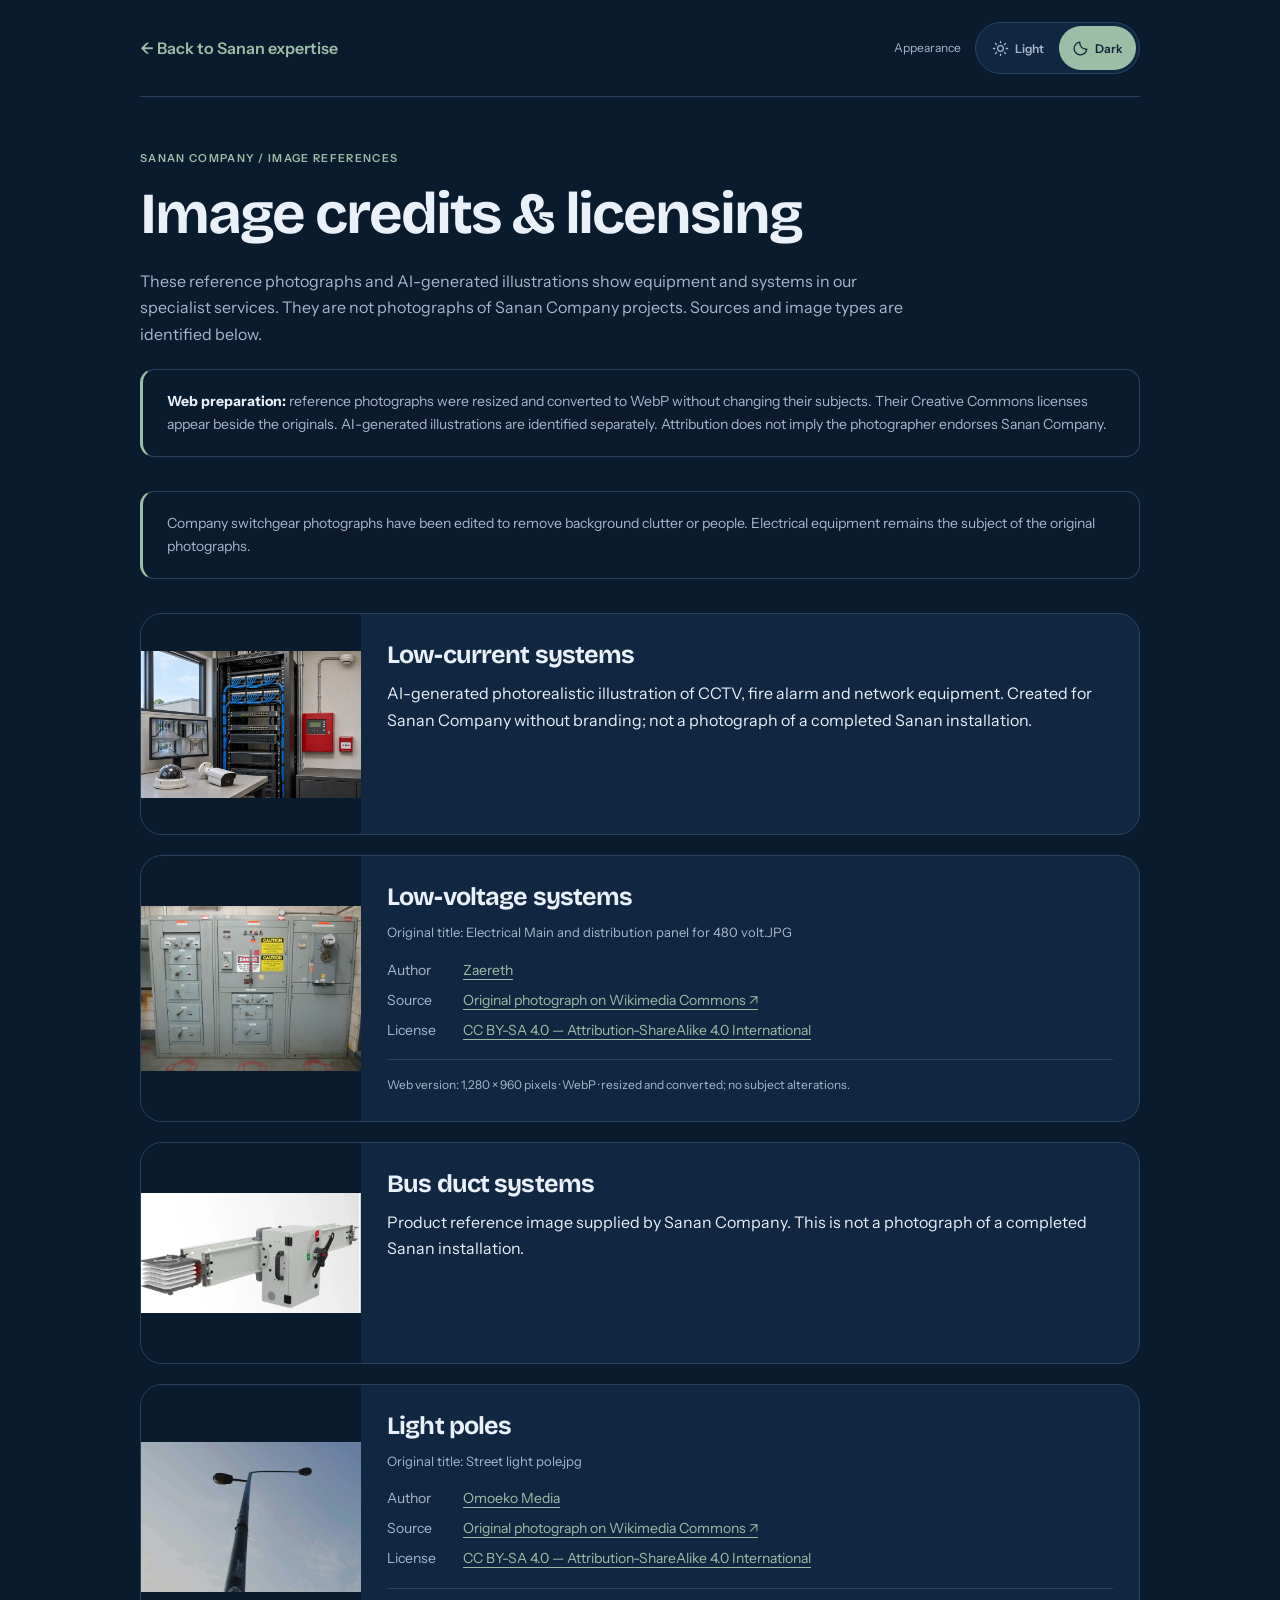
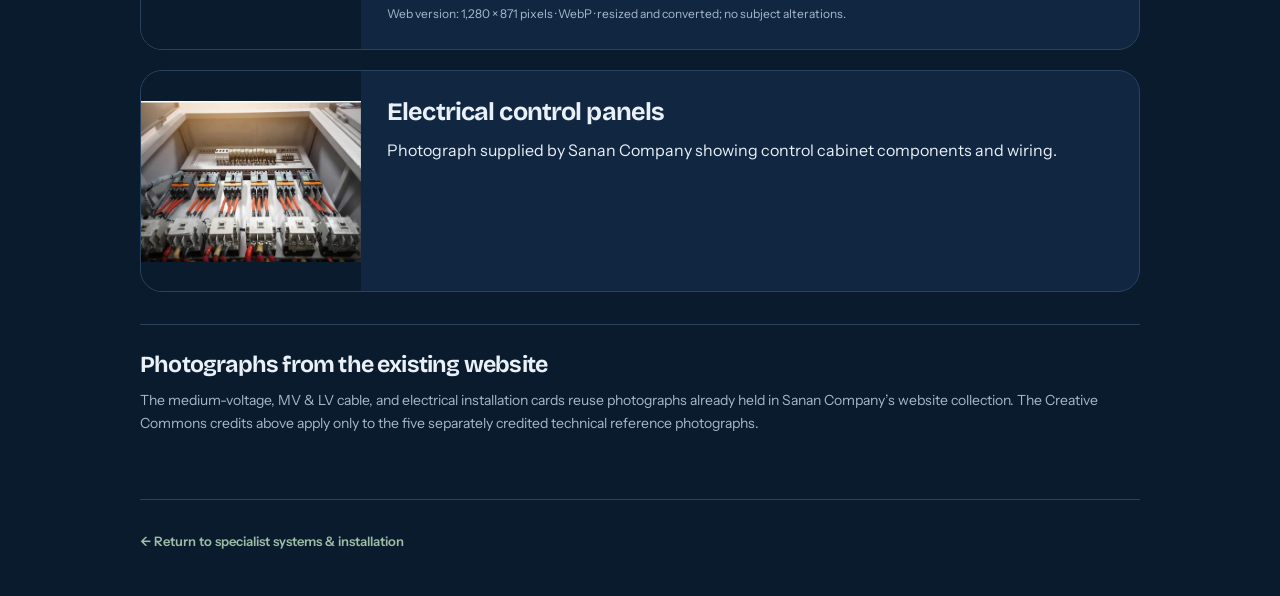
==== expertise-image-credits.html @ 4ef768e4 "Use supplied cabinet photograph in Electrical control panels section" ====
<!doctype html>
<html lang="en" data-theme="dark">
<head>
  <meta charset="utf-8">
  <meta name="viewport" content="width=device-width, initial-scale=1">
  <meta name="theme-color" content="#0b1b2e">
  <meta name="description" content="Photograph credits, sources and licenses for Sanan Company's specialist electrical services.">
  <title>Expertise image credits — Sanan Company</title>
  <script src="./theme.js?v=6"></script>
  <link rel="stylesheet" href="./portfolio-fonts.css">
  <style>
    :root { --bg:#f3f5f2; --surface:#fff; --ink:#0f2740; --muted:#55677b; --line:#d3ddd6; --accent:#2e684e; --on-accent:#fff; --focus:#315c77; color-scheme:light; }
    html[data-theme="dark"] { --bg:#0b1b2e; --surface:#112741; --ink:#eaf0f7; --muted:#a7b8cc; --line:#29435e; --accent:#9cbea6; --on-accent:#10243b; --focus:#93b4c5; color-scheme:dark; }
    .credits-page, .credits-page * { box-sizing:border-box; }
    .credits-page { margin:0; background:var(--bg); color:var(--ink); font:16px/1.65 'Instrument Sans',Arial,sans-serif; }
    .credits-page a { color:var(--accent); text-underline-offset:4px; text-decoration-thickness:1px; overflow-wrap:anywhere; }
    .credits-page a:hover { text-decoration-thickness:2px; }
    .credits-page :focus-visible { outline:3px solid var(--focus); outline-offset:5px; }
    .credits-page .page-shell { width:min(100% - 40px,1000px); margin-inline:auto; }
    .credits-page .credits-header { display:flex; align-items:center; justify-content:space-between; flex-wrap:wrap; gap:16px 28px; padding-block:22px; border-bottom:1px solid var(--line); }
    .credits-page .return-link { display:inline-flex; align-items:center; min-height:44px; font-weight:600; text-decoration:none; }
    .credits-page .theme-control { display:flex; align-items:center; gap:14px; }
    .credits-page .theme-control-heading { color:var(--muted); font-size:12px; }
    .credits-page .theme-choices { display:flex; gap:2px; padding:3px; border:1px solid var(--line); border-radius:999px; background:var(--surface); }
    .credits-page .theme-choice { display:flex; align-items:center; justify-content:center; gap:6px; min-height:44px; padding:8px 13px; border:0; border-radius:999px; background:transparent; color:var(--muted); font:600 12px 'Instrument Sans',Arial,sans-serif; cursor:pointer; }
    .credits-page .theme-choice[aria-pressed="true"] { color:var(--on-accent); background:var(--accent); }
    .credits-page main { padding-block:52px 64px; }
    .credits-page .eyebrow { margin:0 0 16px; color:var(--accent); font-size:11px; font-weight:600; letter-spacing:.12em; }
    .credits-page h1, .credits-page h2 { font-family:'Bricolage Grotesque',Arial,sans-serif; font-weight:700; letter-spacing:-.035em; text-wrap:balance; }
    .credits-page h1 { margin:0 0 22px; font-size:clamp(36px,6vw,58px); line-height:1.08; }
    .credits-page h2 { margin:0 0 10px; font-size:25px; line-height:1.2; }
    .credits-page p { margin:0; }
    .credits-page .intro { max-width:780px; color:var(--muted); }
    .credits-page .change-note { margin-block:22px 34px; padding:20px 24px; border:1px solid var(--line); border-left:3px solid var(--accent); border-radius:14px; color:var(--muted); font-size:14px; }
    .credits-page .change-note strong { color:var(--ink); }
    .credits-page .credit-list { display:grid; gap:20px; }
    .credits-page .credit-card { display:grid; grid-template-columns:220px minmax(0,1fr); overflow:hidden; border:1px solid var(--line); border-radius:22px; background:var(--surface); }
    .credits-page .credit-card > a { display:block; background:var(--bg); }
    .credits-page .credit-card img { display:block; width:100%; height:100%; min-height:220px; object-fit:contain; }
    .credits-page .credit-body { min-width:0; padding:26px; }
    .credits-page .original-title { margin-bottom:15px; color:var(--muted); font-size:13px; overflow-wrap:anywhere; }
    .credits-page cite { font-style:normal; }
    .credits-page dl { margin:0; font-size:14px; }
    .credits-page dl > div { display:grid; grid-template-columns:64px minmax(0,1fr); gap:12px; margin-top:7px; }
    .credits-page dt { color:var(--muted); }
    .credits-page dd { margin:0; min-width:0; }
    .credits-page .web-version { margin-top:17px; padding-top:15px; border-top:1px solid var(--line); color:var(--muted); font-size:12px; }
    .credits-page .collection-note { margin-top:32px; padding-top:26px; border-top:1px solid var(--line); color:var(--muted); font-size:14px; }
    .credits-page .collection-note h2 { color:var(--ink); font-size:23px; }
    .credits-page footer { border-top:1px solid var(--line); padding-block:20px 32px; color:var(--muted); font-size:13px; }
    @media (max-width:600px) {
      .credits-page .page-shell { width:calc(100% - 32px); }
      .credits-page .credits-header { gap:10px; padding-block:15px; }
      .credits-page .theme-control { width:100%; justify-content:space-between; }
      .credits-page main { padding-block:36px 44px; }
      .credits-page .credit-card { grid-template-columns:1fr; }
      .credits-page .credit-card img { height:220px; min-height:0; }
      .credits-page .credit-body { padding:22px; }
      .credits-page .change-note { padding:18px; }
    }
  </style>
</head>
<body class="credits-page">
  <header class="credits-header page-shell">
    <a class="return-link" href="./#expertise-systems">← Back to Sanan expertise</a>
  </header>
  <main class="page-shell">
    <p class="eyebrow">SANAN COMPANY / IMAGE REFERENCES</p>
    <h1>Image credits &amp; licensing</h1>
    <p class="intro">These reference photographs and AI-generated illustrations show equipment and systems in our specialist services. They are not photographs of Sanan Company projects. Sources and image types are identified below.</p>
    <p class="change-note"><strong>Web preparation:</strong> reference photographs were resized and converted to WebP without changing their subjects. Their Creative Commons licenses appear beside the originals. AI-generated illustrations are identified separately. Attribution does not imply the photographer endorses Sanan Company.</p>

    <p class="change-note">Company switchgear photographs have been edited to remove background clutter or people. Electrical equipment remains the subject of the original photographs.</p>
    <div class="credit-list">
      <article class="credit-card" aria-labelledby="credit-low-current">
        <a href="./expertise-low-current-v2.webp" aria-label="View the low-current systems illustration"><img src="./expertise-low-current-v2.webp" alt="CCTV, fire alarm and network systems" width="1536" height="1024" loading="lazy"></a>
        <div class="credit-body">
          <h2 id="credit-low-current">Low-current systems</h2>
          <p>AI-generated photorealistic illustration of CCTV, fire alarm and network equipment. Created for Sanan Company without branding; not a photograph of a completed Sanan installation.</p>
        </div>
      </article>

      <article class="credit-card" aria-labelledby="credit-lv">
        <a href="./expertise-lv.webp" aria-label="View the low-voltage distribution panel reference photograph"><img src="./expertise-lv.webp" alt="Enclosed low-voltage main and distribution panels" width="1280" height="960" loading="lazy"></a>
        <div class="credit-body">
          <h2 id="credit-lv">Low-voltage systems</h2>
          <p class="original-title">Original title: <cite>Electrical Main and distribution panel for 480 volt.JPG</cite></p>
          <dl>
            <div><dt>Author</dt><dd><a href="https://commons.wikimedia.org/wiki/User:Zaereth" target="_blank" rel="noopener noreferrer">Zaereth</a></dd></div>
            <div><dt>Source</dt><dd><a href="https://commons.wikimedia.org/wiki/File:Electrical_Main_and_distribution_panel_for_480_volt.JPG" target="_blank" rel="noopener noreferrer">Original photograph on Wikimedia Commons ↗</a></dd></div>
            <div><dt>License</dt><dd><a href="https://creativecommons.org/licenses/by-sa/4.0/" target="_blank" rel="noopener noreferrer">CC BY-SA 4.0 — Attribution-ShareAlike 4.0 International</a></dd></div>
          </dl>
          <p class="web-version">Web version: 1,280 × 960 pixels · WebP · resized and converted; no subject alterations.</p>
        </div>
      </article>

      <article class="credit-card" aria-labelledby="credit-bus-duct">
        <a href="./expertise-bus-duct-v3.webp" aria-label="View the supplied busduct image"><img src="./expertise-bus-duct-v3.webp" alt="Busduct with tap-off switch unit" width="418" height="227" loading="lazy"></a>
        <div class="credit-body"><h2 id="credit-bus-duct">Bus duct systems</h2><p>Product reference image supplied by Sanan Company. This is not a photograph of a completed Sanan installation.</p></div>
      </article>

      <article class="credit-card" aria-labelledby="credit-light-poles">
        <a href="./expertise-light-poles.webp" aria-label="View the street-lighting pole reference photograph"><img src="./expertise-light-poles.webp" alt="Twin-arm street-lighting pole with two luminaires" width="1280" height="871" loading="lazy"></a>
        <div class="credit-body">
          <h2 id="credit-light-poles">Light poles</h2>
          <p class="original-title">Original title: <cite>Street light pole.jpg</cite></p>
          <dl>
            <div><dt>Author</dt><dd><a href="https://commons.wikimedia.org/wiki/User:Omoeko_Media" target="_blank" rel="noopener noreferrer">Omoeko Media</a></dd></div>
            <div><dt>Source</dt><dd><a href="https://commons.wikimedia.org/wiki/File:Street_light_pole.jpg" target="_blank" rel="noopener noreferrer">Original photograph on Wikimedia Commons ↗</a></dd></div>
            <div><dt>License</dt><dd><a href="https://creativecommons.org/licenses/by-sa/4.0/" target="_blank" rel="noopener noreferrer">CC BY-SA 4.0 — Attribution-ShareAlike 4.0 International</a></dd></div>
          </dl>
          <p class="web-version">Web version: 1,280 × 871 pixels · WebP · resized and converted; no subject alterations.</p>
        </div>
      </article>

      <article class="credit-card" aria-labelledby="credit-control-panels">
        <a href="./expertise-control-panels.webp" aria-label="View the supplied control panel photograph"><img src="./expertise-control-panels.webp" alt="Control cabinet contactors and wiring" width="481" height="353" loading="lazy"></a>
        <div class="credit-body"><h2 id="credit-control-panels">Electrical control panels</h2><p>Photograph supplied by Sanan Company showing control cabinet components and wiring.</p></div>
      </article>
    </div>

    <section class="collection-note" aria-labelledby="existing-photographs">
      <h2 id="existing-photographs">Photographs from the existing website</h2>
      <p>The medium-voltage, MV &amp; LV cable, and electrical installation cards reuse photographs already held in Sanan Company’s website collection. The Creative Commons credits above apply only to the five separately credited technical reference photographs.</p>
    </section>
  </main>
  <footer class="page-shell"><a class="return-link" href="./#expertise-systems">← Return to specialist systems &amp; installation</a></footer>
</body>
</html>
---- portfolio-fonts.css ----
@font-face {
  font-family: 'Bricolage Grotesque';
  font-style: normal;
  font-weight: 500;
  font-stretch: normal;
  font-display: swap;
  src: url(./portfolio-font-0.ttf) format('truetype');
}
@font-face {
  font-family: 'Bricolage Grotesque';
  font-style: normal;
  font-weight: 600;
  font-stretch: normal;
  font-display: swap;
  src: url(./portfolio-font-1.ttf) format('truetype');
}
@font-face {
  font-family: 'Bricolage Grotesque';
  font-style: normal;
  font-weight: 700;
  font-stretch: normal;
  font-display: swap;
  src: url(./portfolio-font-2.ttf) format('truetype');
}
@font-face {
  font-family: 'Bricolage Grotesque';
  font-style: normal;
  font-weight: 800;
  font-stretch: normal;
  font-display: swap;
  src: url(./portfolio-font-3.ttf) format('truetype');
}
@font-face {
  font-family: 'Instrument Sans';
  font-style: normal;
  font-weight: 400;
  font-stretch: normal;
  font-display: swap;
  src: url(./portfolio-font-4.ttf) format('truetype');
}
@font-face {
  font-family: 'Instrument Sans';
  font-style: normal;
  font-weight: 500;
  font-stretch: normal;
  font-display: swap;
  src: url(./portfolio-font-5.ttf) format('truetype');
}
@font-face {
  font-family: 'Instrument Sans';
  font-style: normal;
  font-weight: 600;
  font-stretch: normal;
  font-display: swap;
  src: url(./portfolio-font-6.ttf) format('truetype');
}
@font-face {
  font-family: 'Instrument Sans';
  font-style: normal;
  font-weight: 700;
  font-stretch: normal;
  font-display: swap;
  src: url(./portfolio-font-7.ttf) format('truetype');
}
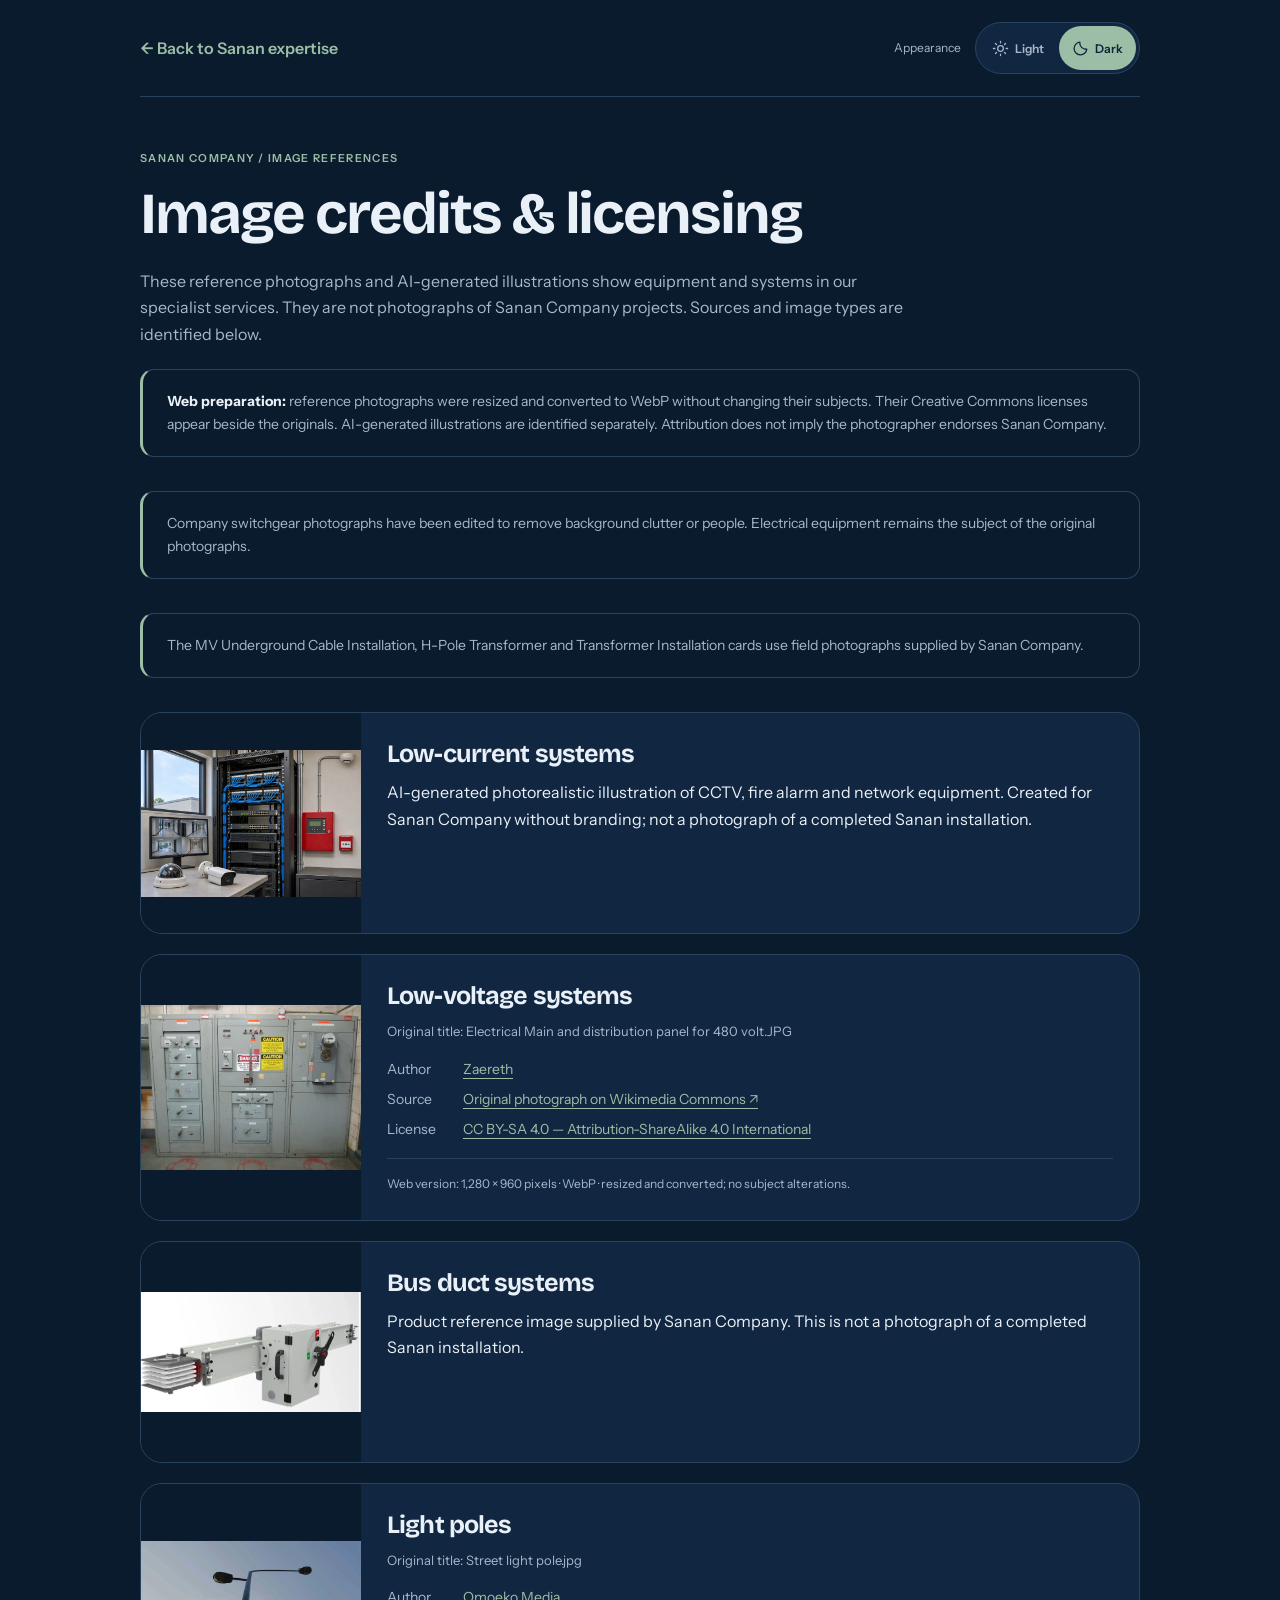
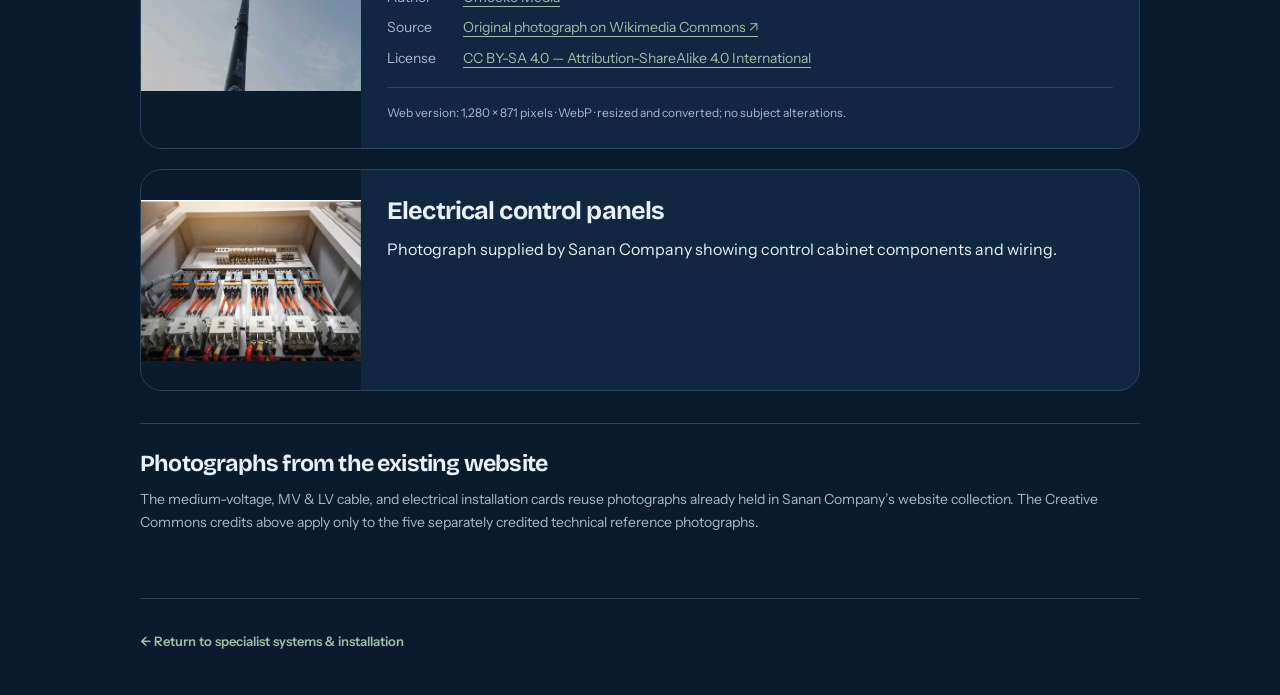
==== commit 8feba483: "Add MV underground cable, H-pole transformer and transformer installation expertise" ====
--- a/expertise-image-credits.html
+++ b/expertise-image-credits.html
@@ -71,6 +71,7 @@
     <p class="change-note"><strong>Web preparation:</strong> reference photographs were resized and converted to WebP without changing their subjects. Their Creative Commons licenses appear beside the originals. AI-generated illustrations are identified separately. Attribution does not imply the photographer endorses Sanan Company.</p>
 
     <p class="change-note">Company switchgear photographs have been edited to remove background clutter or people. Electrical equipment remains the subject of the original photographs.</p>
+    <p class="change-note">The MV Underground Cable Installation, H-Pole Transformer and Transformer Installation cards use field photographs supplied by Sanan Company.</p>
     <div class="credit-list">
       <article class="credit-card" aria-labelledby="credit-low-current">
         <a href="./expertise-low-current-v2.webp" aria-label="View the low-current systems illustration"><img src="./expertise-low-current-v2.webp" alt="CCTV, fire alarm and network systems" width="1536" height="1024" loading="lazy"></a>
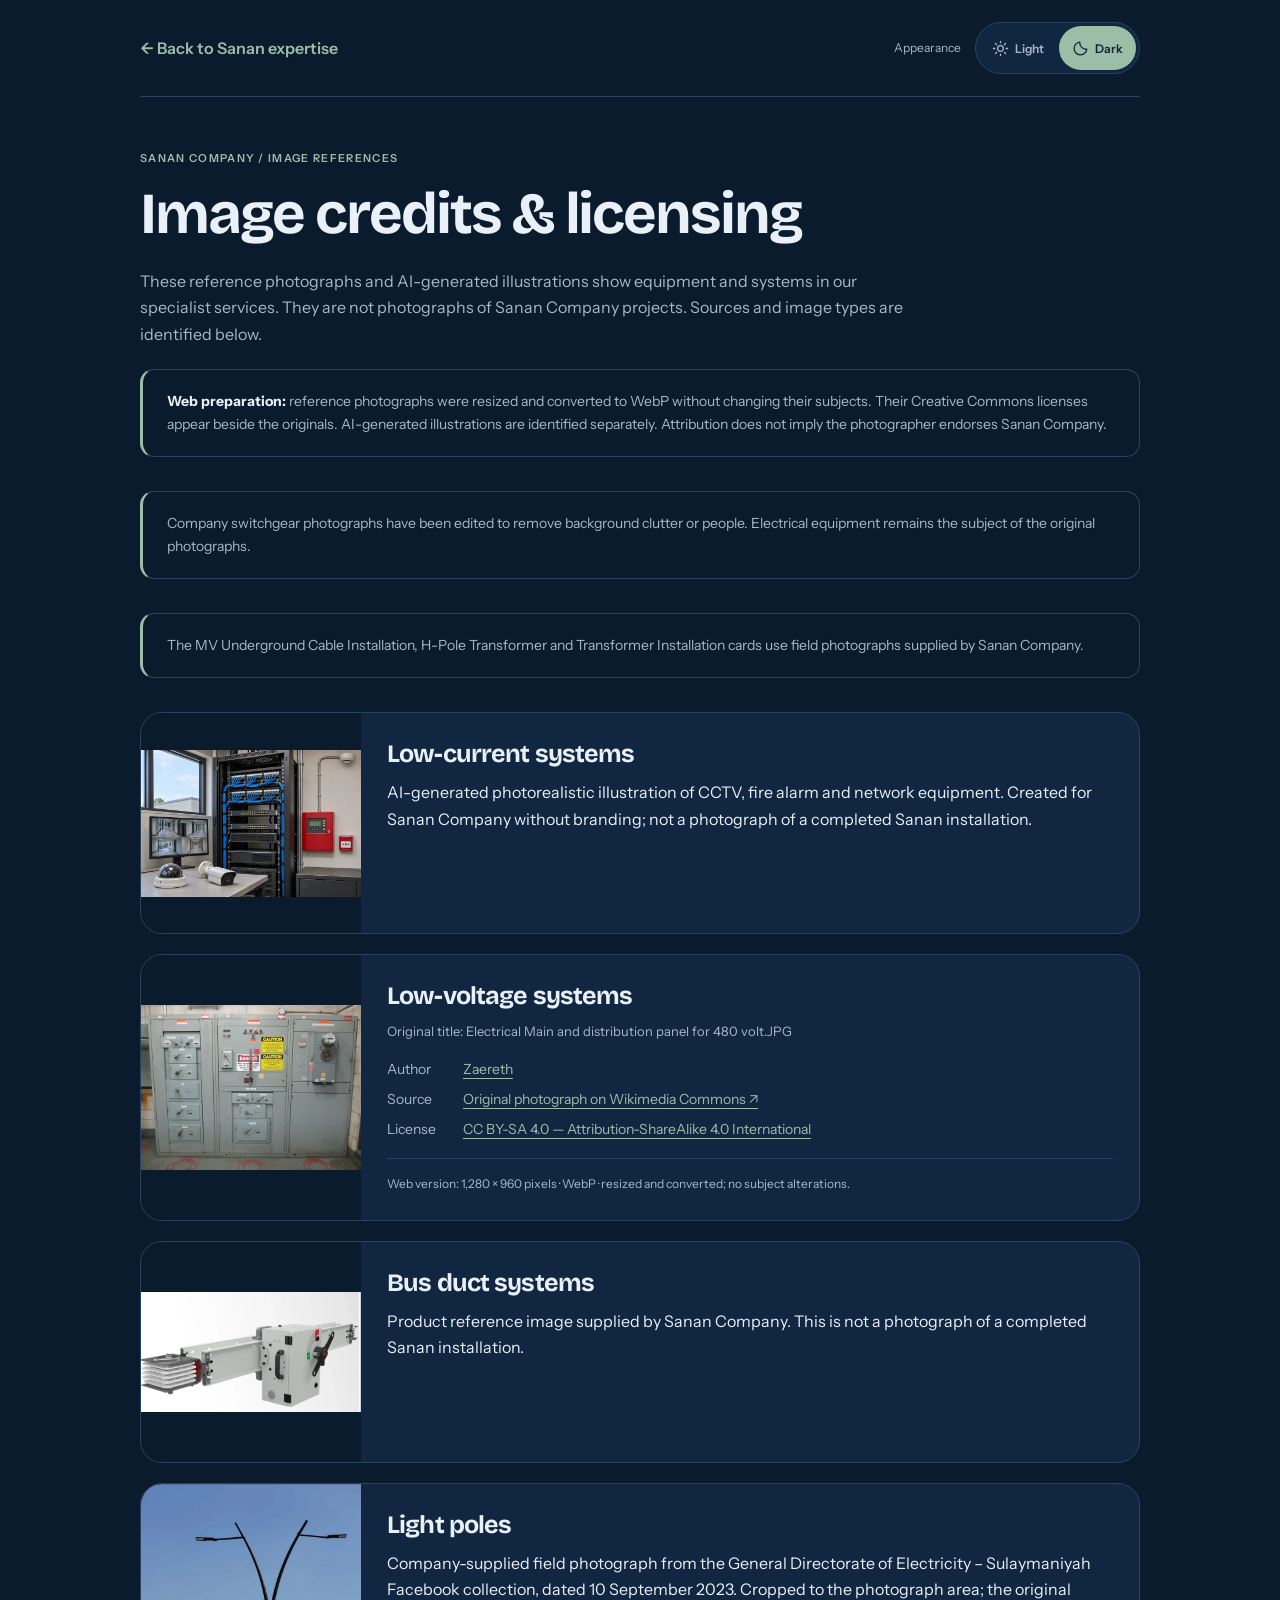
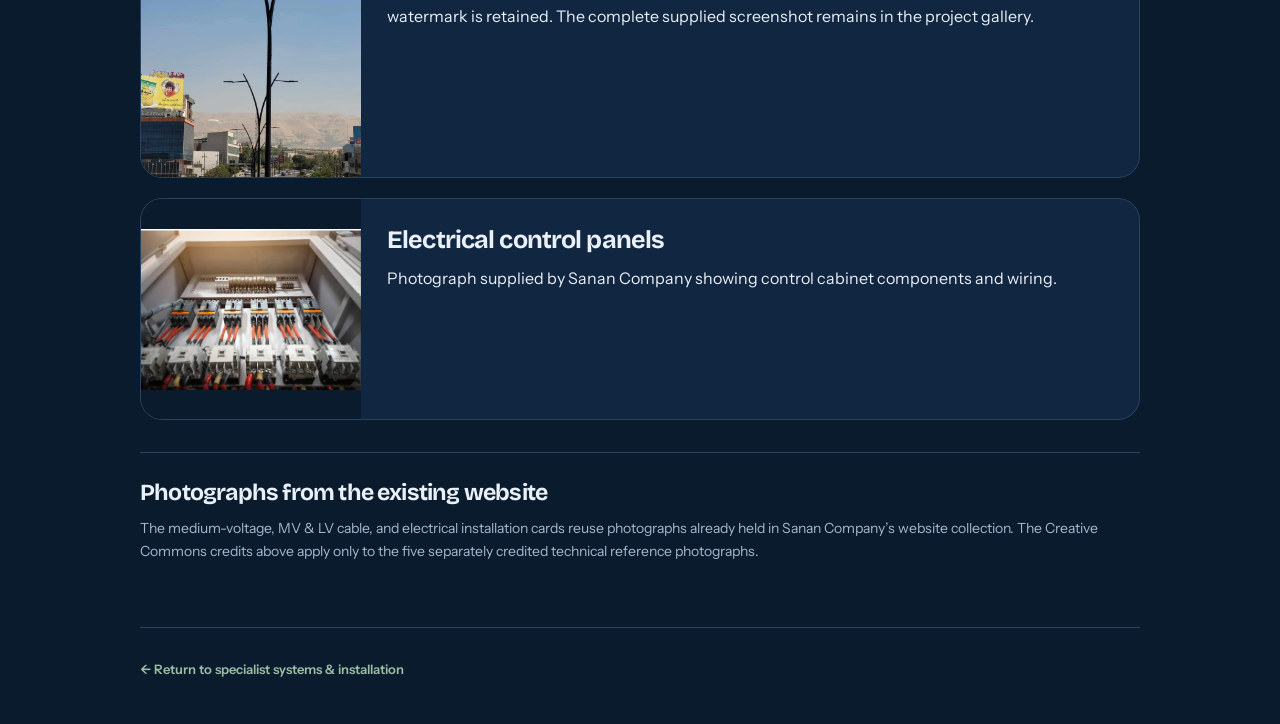
==== commit 0c8efe38: "Rename Switchgear Configuration and improve switchgear and light-pole photographs" ====
--- a/expertise-image-credits.html
+++ b/expertise-image-credits.html
@@ -101,17 +101,8 @@
       </article>
 
       <article class="credit-card" aria-labelledby="credit-light-poles">
-        <a href="./expertise-light-poles.webp" aria-label="View the street-lighting pole reference photograph"><img src="./expertise-light-poles.webp" alt="Twin-arm street-lighting pole with two luminaires" width="1280" height="871" loading="lazy"></a>
-        <div class="credit-body">
-          <h2 id="credit-light-poles">Light poles</h2>
-          <p class="original-title">Original title: <cite>Street light pole.jpg</cite></p>
-          <dl>
-            <div><dt>Author</dt><dd><a href="https://commons.wikimedia.org/wiki/User:Omoeko_Media" target="_blank" rel="noopener noreferrer">Omoeko Media</a></dd></div>
-            <div><dt>Source</dt><dd><a href="https://commons.wikimedia.org/wiki/File:Street_light_pole.jpg" target="_blank" rel="noopener noreferrer">Original photograph on Wikimedia Commons ↗</a></dd></div>
-            <div><dt>License</dt><dd><a href="https://creativecommons.org/licenses/by-sa/4.0/" target="_blank" rel="noopener noreferrer">CC BY-SA 4.0 — Attribution-ShareAlike 4.0 International</a></dd></div>
-          </dl>
-          <p class="web-version">Web version: 1,280 × 871 pixels · WebP · resized and converted; no subject alterations.</p>
-        </div>
+        <a href="./expertise-light-poles.webp" aria-label="View the street-lighting photograph"><img src="./expertise-light-poles.webp" alt="Street-lighting poles in Sulaymaniyah" width="720" height="960" loading="lazy"></a>
+        <div class="credit-body"><h2 id="credit-light-poles">Light poles</h2><p>Company-supplied field photograph from the General Directorate of Electricity – Sulaymaniyah Facebook collection, dated 10 September 2023. Cropped to the photograph area; the original watermark is retained. The complete supplied screenshot remains in the project gallery.</p></div>
       </article>
 
       <article class="credit-card" aria-labelledby="credit-control-panels">
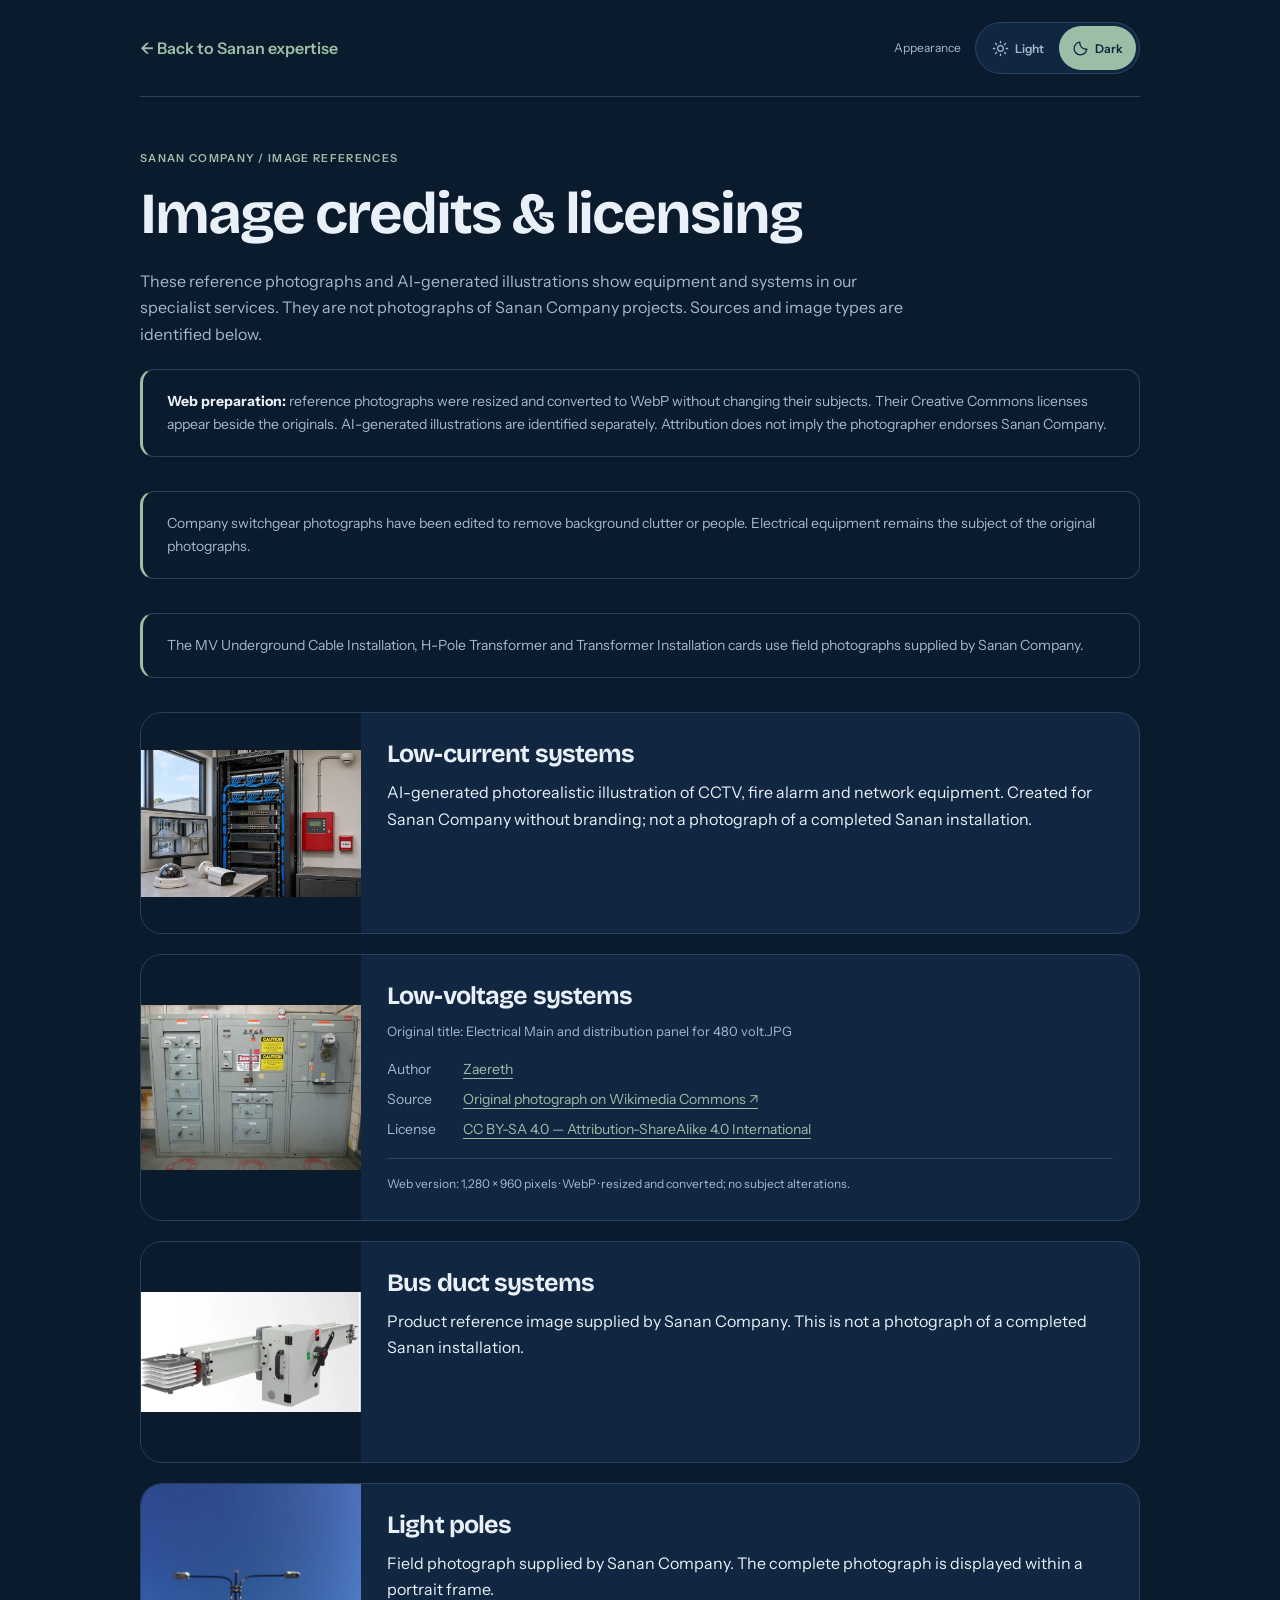
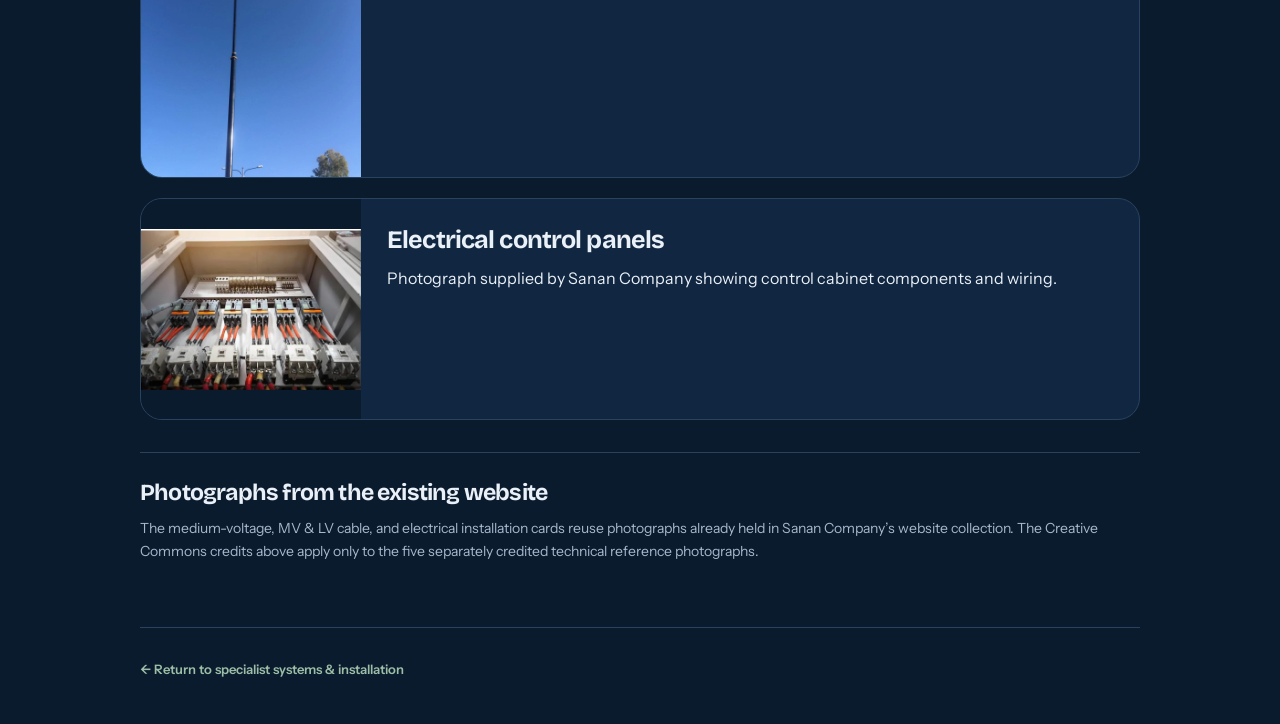
==== commit ba298ca2: "Display expertise photographs in 9:16 portrait frames and use supplied pole photo" ====
--- a/expertise-image-credits.html
+++ b/expertise-image-credits.html
@@ -101,8 +101,8 @@
       </article>
 
       <article class="credit-card" aria-labelledby="credit-light-poles">
-        <a href="./expertise-light-poles.webp" aria-label="View the street-lighting photograph"><img src="./expertise-light-poles.webp" alt="Street-lighting poles in Sulaymaniyah" width="720" height="960" loading="lazy"></a>
-        <div class="credit-body"><h2 id="credit-light-poles">Light poles</h2><p>Company-supplied field photograph from the General Directorate of Electricity – Sulaymaniyah Facebook collection, dated 10 September 2023. Cropped to the photograph area; the original watermark is retained. The complete supplied screenshot remains in the project gallery.</p></div>
+        <a href="./expertise-light-poles-portrait.webp" aria-label="View the supplied light-pole photograph"><img src="./expertise-light-poles-portrait.webp" alt="Twin-arm street-lighting pole" width="960" height="1280" loading="lazy"></a>
+        <div class="credit-body"><h2 id="credit-light-poles">Light poles</h2><p>Field photograph supplied by Sanan Company. The complete photograph is displayed within a portrait frame.</p></div>
       </article>
 
       <article class="credit-card" aria-labelledby="credit-control-panels">
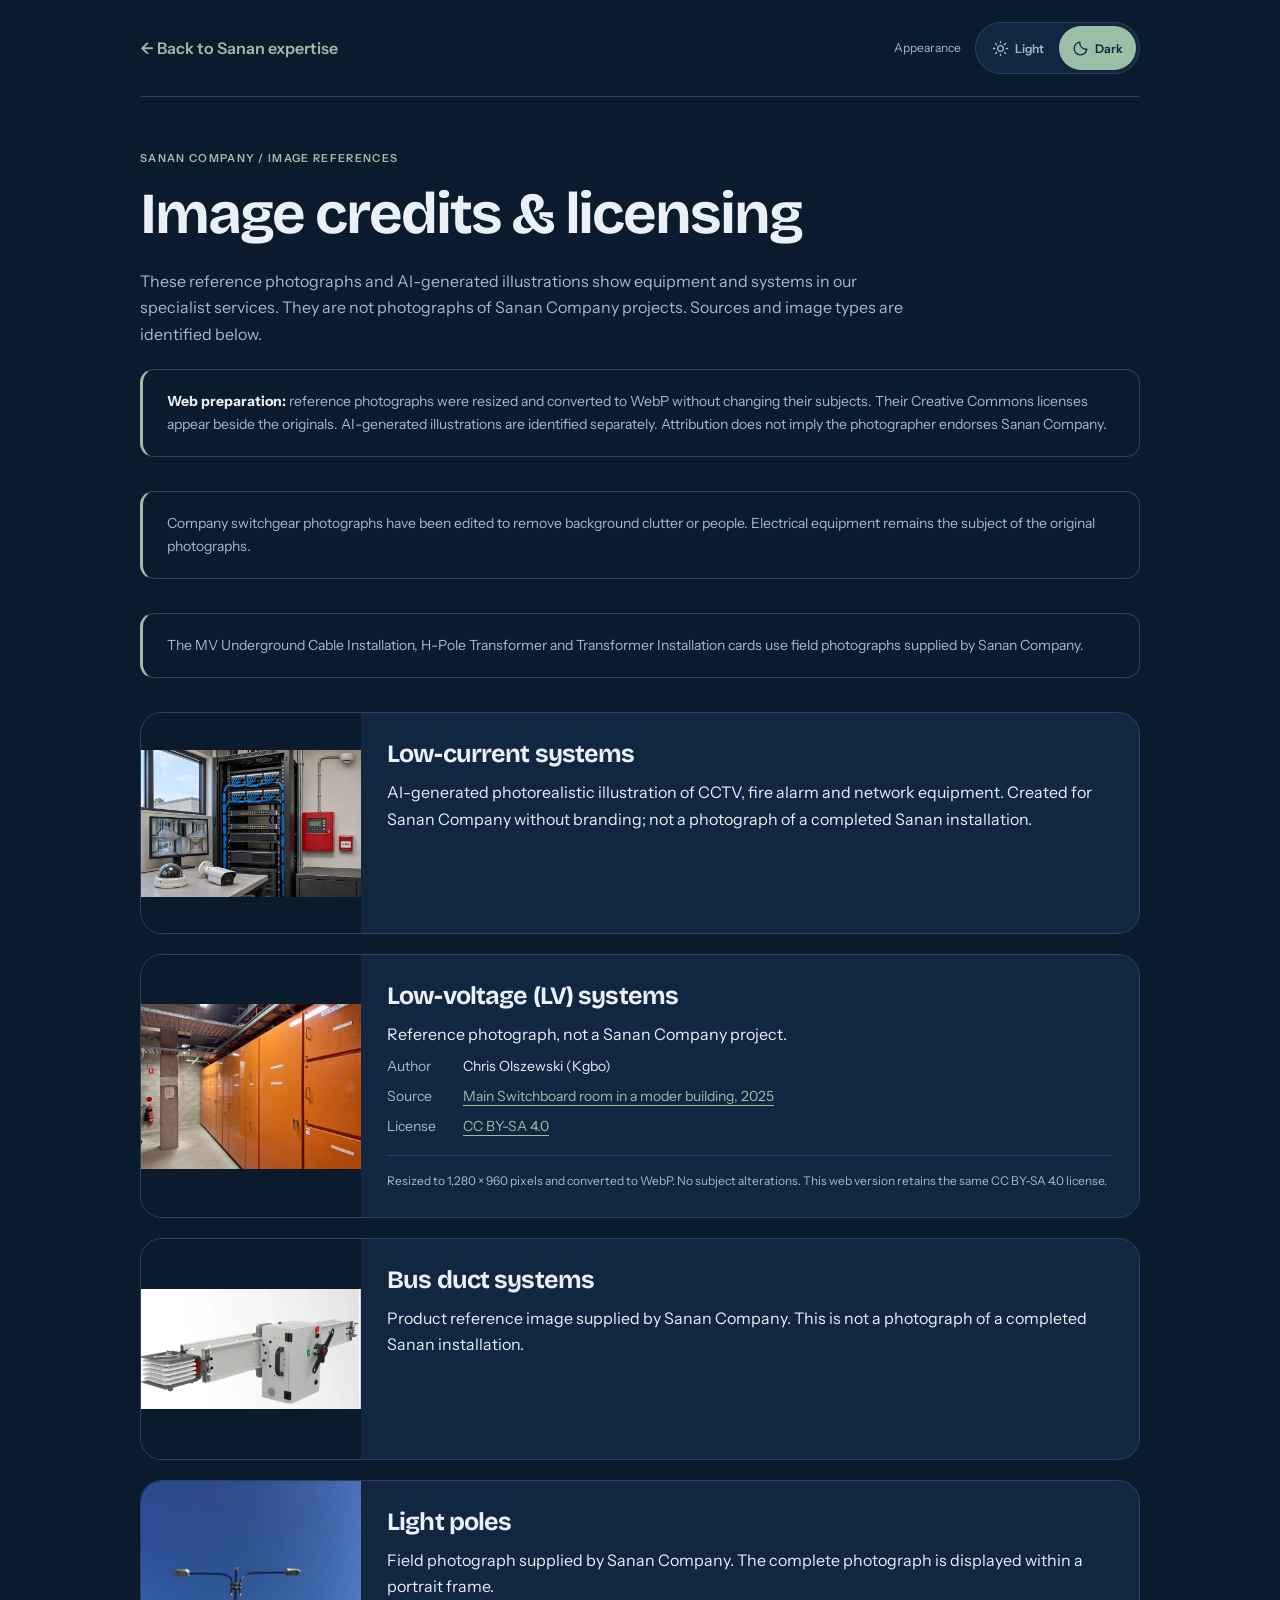
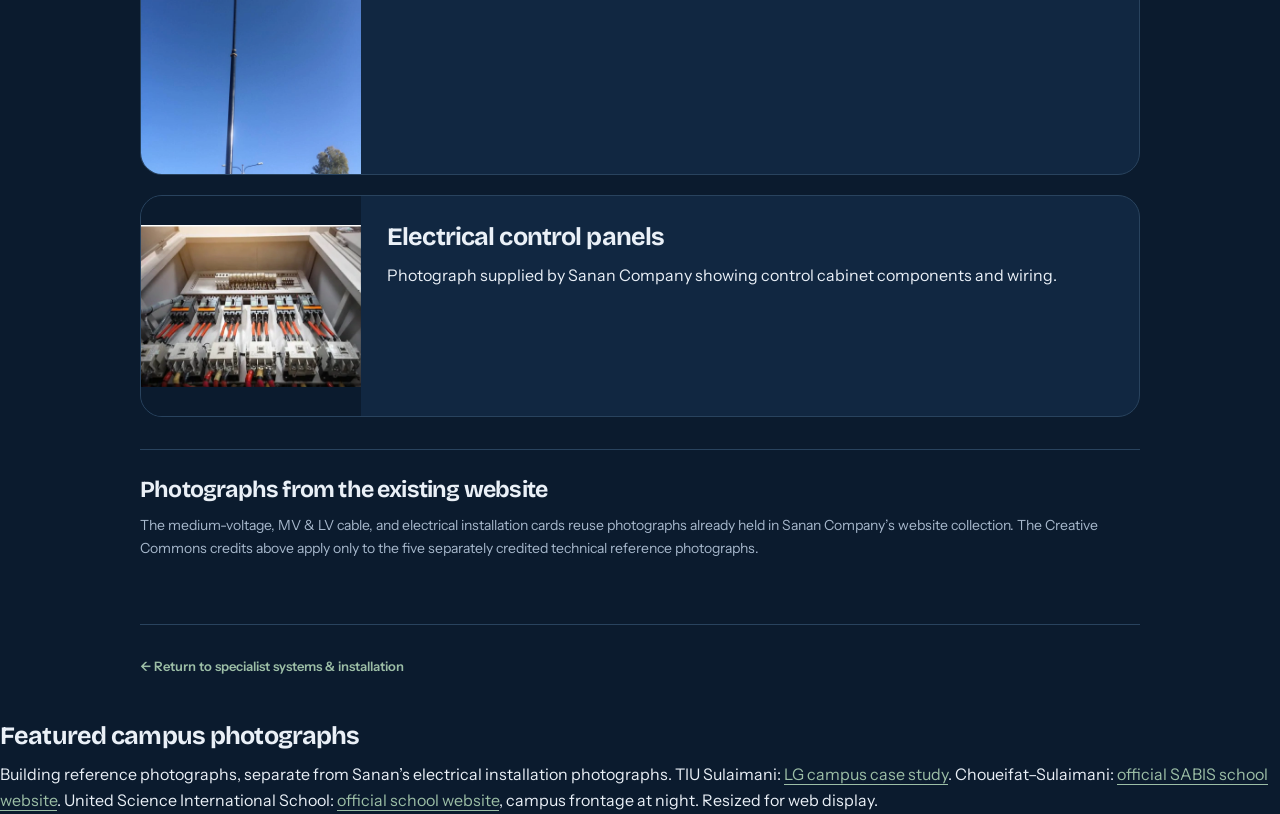
==== commit 8c08c684: "Replace featured campus maps with real photographs and refine service wording" ====
--- a/expertise-image-credits.html
+++ b/expertise-image-credits.html
@@ -82,16 +82,13 @@
       </article>
 
       <article class="credit-card" aria-labelledby="credit-lv">
-        <a href="./expertise-lv.webp" aria-label="View the low-voltage distribution panel reference photograph"><img src="./expertise-lv.webp" alt="Enclosed low-voltage main and distribution panels" width="1280" height="960" loading="lazy"></a>
-        <div class="credit-body">
-          <h2 id="credit-lv">Low-voltage systems</h2>
-          <p class="original-title">Original title: <cite>Electrical Main and distribution panel for 480 volt.JPG</cite></p>
-          <dl>
-            <div><dt>Author</dt><dd><a href="https://commons.wikimedia.org/wiki/User:Zaereth" target="_blank" rel="noopener noreferrer">Zaereth</a></dd></div>
-            <div><dt>Source</dt><dd><a href="https://commons.wikimedia.org/wiki/File:Electrical_Main_and_distribution_panel_for_480_volt.JPG" target="_blank" rel="noopener noreferrer">Original photograph on Wikimedia Commons ↗</a></dd></div>
-            <div><dt>License</dt><dd><a href="https://creativecommons.org/licenses/by-sa/4.0/" target="_blank" rel="noopener noreferrer">CC BY-SA 4.0 — Attribution-ShareAlike 4.0 International</a></dd></div>
-          </dl>
-          <p class="web-version">Web version: 1,280 × 960 pixels · WebP · resized and converted; no subject alterations.</p>
+        <a href="./expertise-lv-modern.webp" aria-label="View the modern switchboard reference photograph"><img src="./expertise-lv-modern.webp" alt="Modern main switchboard room" width="1280" height="960" loading="lazy"></a>
+        <div class="credit-body"><h2 id="credit-lv">Low-voltage (LV) systems</h2>
+          <p>Reference photograph, not a Sanan Company project.</p>
+          <dl><div><dt>Author</dt><dd>Chris Olszewski (Kgbo)</dd></div>
+          <div><dt>Source</dt><dd><a href="https://commons.wikimedia.org/wiki/File:Main_Switchboard_room_in_a_moder_building,_2025.jpg" target="_blank" rel="noopener noreferrer">Main Switchboard room in a moder building, 2025</a></dd></div>
+          <div><dt>License</dt><dd><a href="https://creativecommons.org/licenses/by-sa/4.0/" target="_blank" rel="noopener noreferrer">CC BY-SA 4.0</a></dd></div></dl>
+          <p class="web-version">Resized to 1,280 × 960 pixels and converted to WebP. No subject alterations. This web version retains the same CC BY-SA 4.0 license.</p>
         </div>
       </article>
 
@@ -117,5 +114,5 @@
     </section>
   </main>
   <footer class="page-shell"><a class="return-link" href="./#expertise-systems">← Return to specialist systems &amp; installation</a></footer>
-</body>
+<section><h2>Featured campus photographs</h2><p>Building reference photographs, separate from Sanan’s electrical installation photographs. TIU Sulaimani: <a href="https://www.lg.com/global/business/insights/hvac/case-study/lg-multi-v-vrf-solution-enhances-campus-comfort-at-tishk-international-university/">LG campus case study</a>. Choueifat–Sulaimani: <a href="https://iscsuli.sabis.net/">official SABIS school website</a>. United Science International School: <a href="https://www.usisedu.com/">official school website</a>, campus frontage at night. Resized for web display.</p></section></body>
 </html>
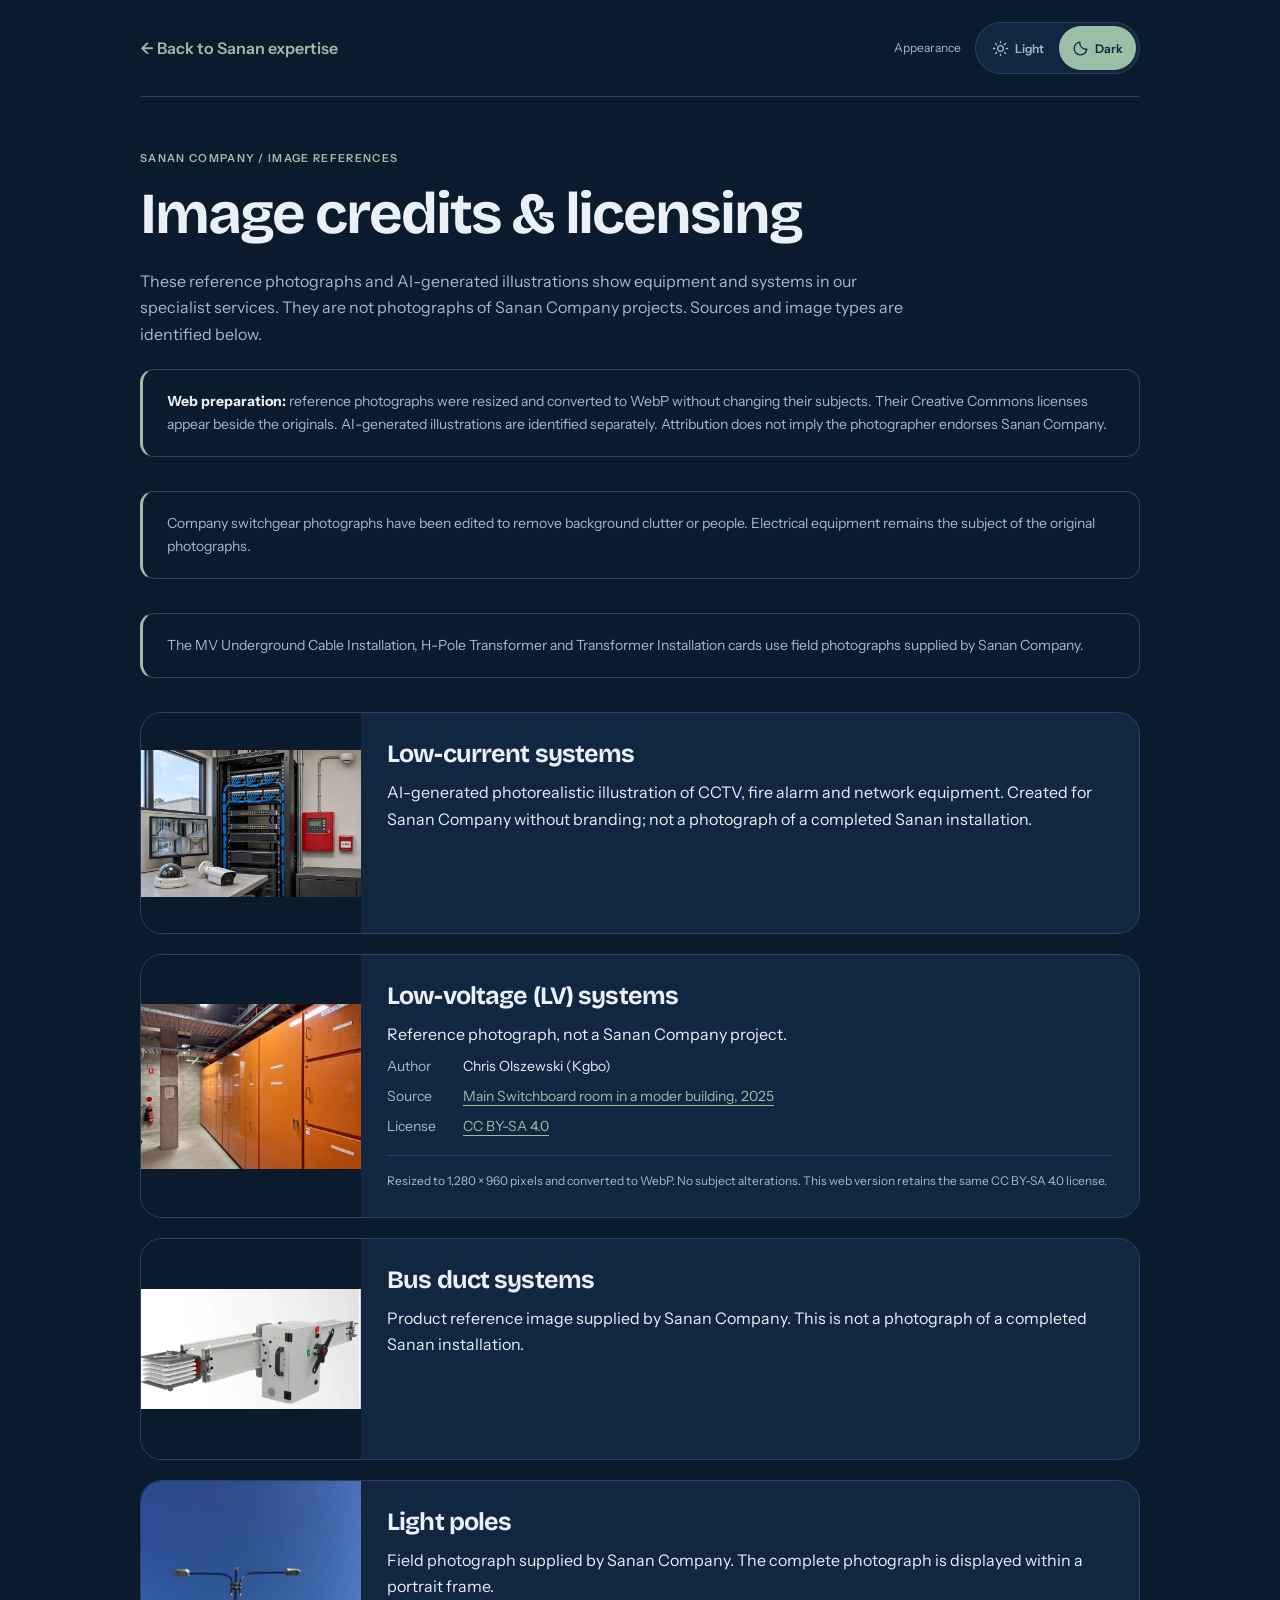
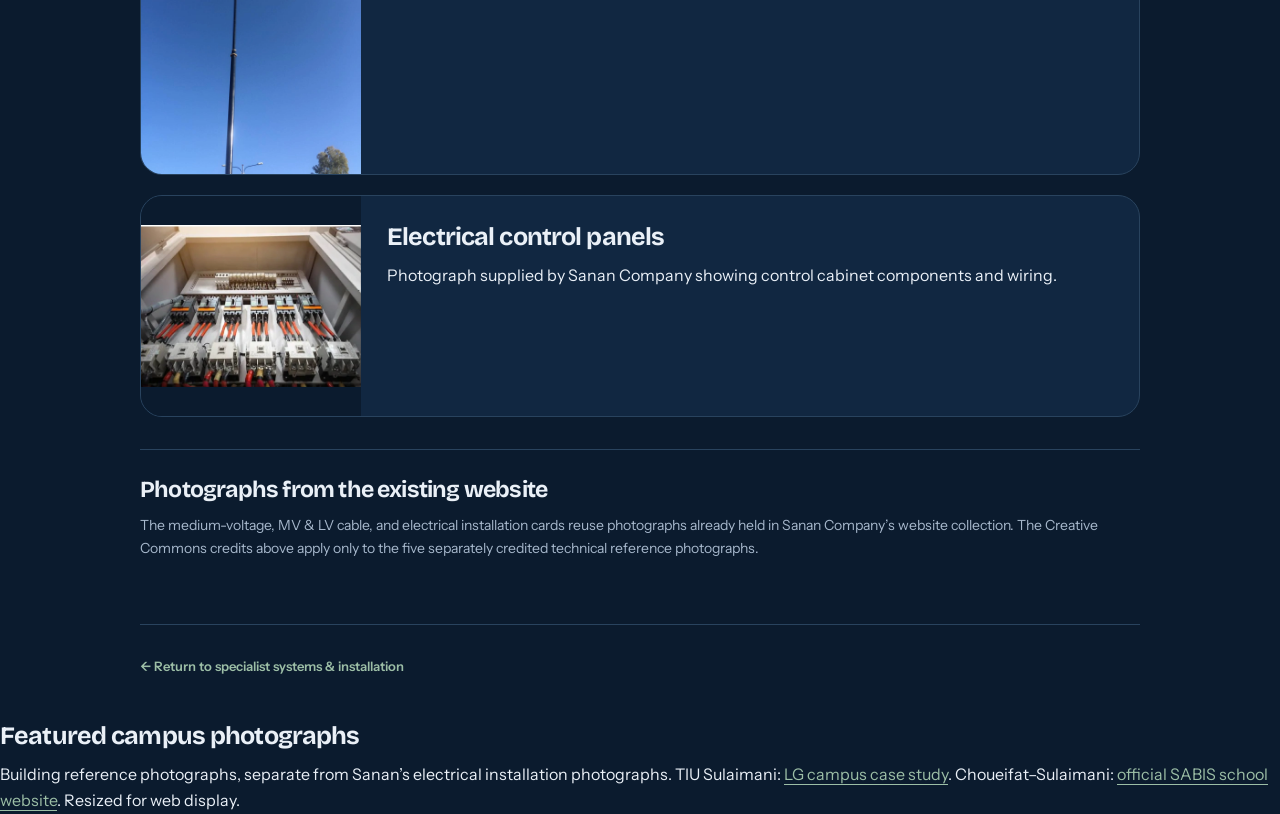
==== commit 67d8c24f: "Name Sarchiman Building solar project and correct United Science Colleges identity" ====
--- a/expertise-image-credits.html
+++ b/expertise-image-credits.html
@@ -114,5 +114,5 @@
     </section>
   </main>
   <footer class="page-shell"><a class="return-link" href="./#expertise-systems">← Return to specialist systems &amp; installation</a></footer>
-<section><h2>Featured campus photographs</h2><p>Building reference photographs, separate from Sanan’s electrical installation photographs. TIU Sulaimani: <a href="https://www.lg.com/global/business/insights/hvac/case-study/lg-multi-v-vrf-solution-enhances-campus-comfort-at-tishk-international-university/">LG campus case study</a>. Choueifat–Sulaimani: <a href="https://iscsuli.sabis.net/">official SABIS school website</a>. United Science International School: <a href="https://www.usisedu.com/">official school website</a>, campus frontage at night. Resized for web display.</p></section></body>
+<section><h2>Featured campus photographs</h2><p>Building reference photographs, separate from Sanan’s electrical installation photographs. TIU Sulaimani: <a href="https://www.lg.com/global/business/insights/hvac/case-study/lg-multi-v-vrf-solution-enhances-campus-comfort-at-tishk-international-university/">LG campus case study</a>. Choueifat–Sulaimani: <a href="https://iscsuli.sabis.net/">official SABIS school website</a>. Resized for web display.</p></section></body>
 </html>
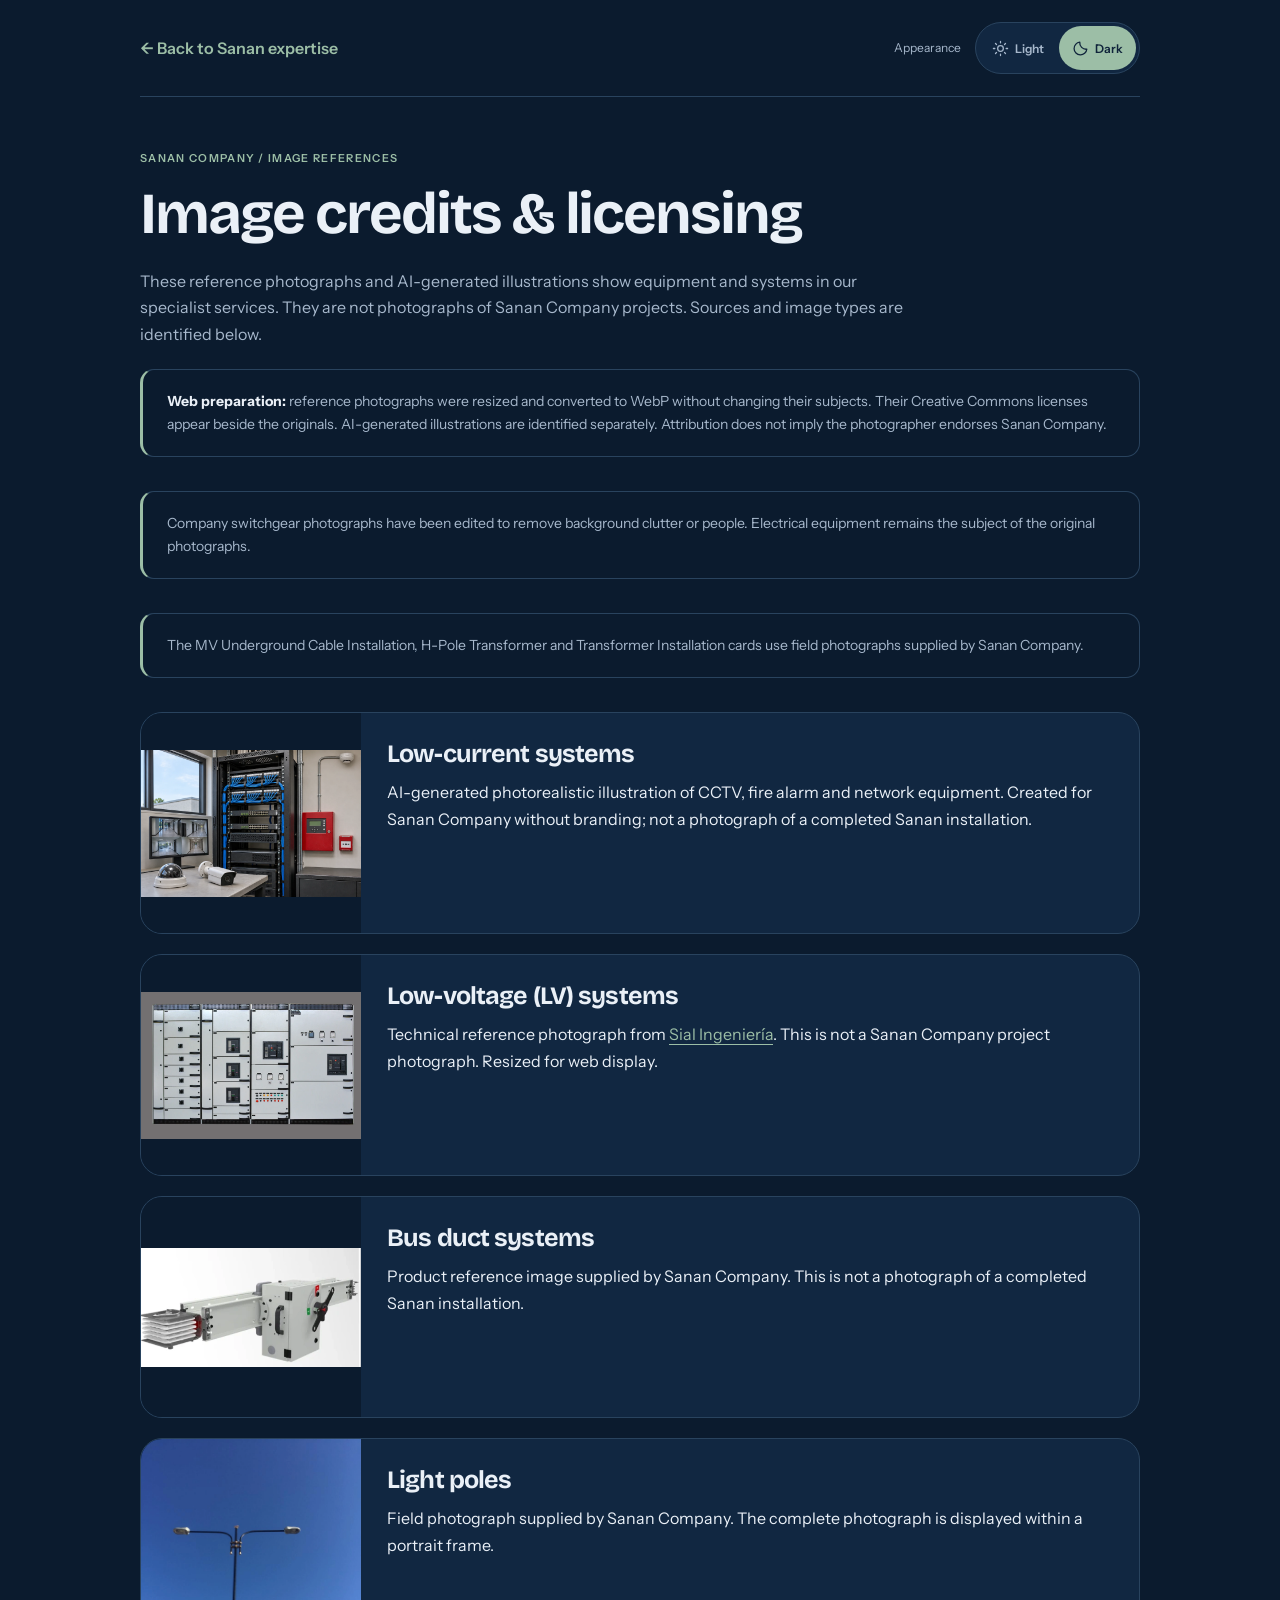
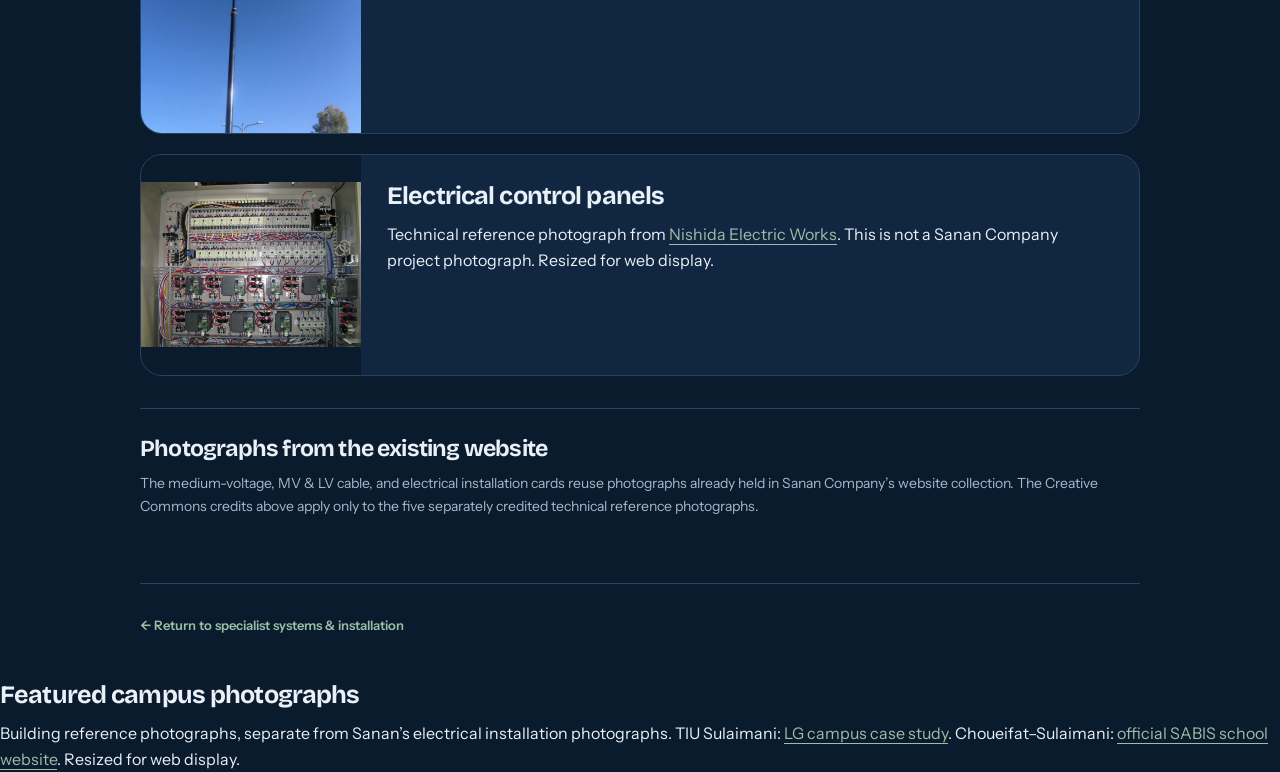
==== commit 2f7ad571: "Refresh engineering insights, add earthing guide, and improve expertise photographs" ====
--- a/expertise-image-credits.html
+++ b/expertise-image-credits.html
@@ -81,16 +81,7 @@
         </div>
       </article>
 
-      <article class="credit-card" aria-labelledby="credit-lv">
-        <a href="./expertise-lv-modern.webp" aria-label="View the modern switchboard reference photograph"><img src="./expertise-lv-modern.webp" alt="Modern main switchboard room" width="1280" height="960" loading="lazy"></a>
-        <div class="credit-body"><h2 id="credit-lv">Low-voltage (LV) systems</h2>
-          <p>Reference photograph, not a Sanan Company project.</p>
-          <dl><div><dt>Author</dt><dd>Chris Olszewski (Kgbo)</dd></div>
-          <div><dt>Source</dt><dd><a href="https://commons.wikimedia.org/wiki/File:Main_Switchboard_room_in_a_moder_building,_2025.jpg" target="_blank" rel="noopener noreferrer">Main Switchboard room in a moder building, 2025</a></dd></div>
-          <div><dt>License</dt><dd><a href="https://creativecommons.org/licenses/by-sa/4.0/" target="_blank" rel="noopener noreferrer">CC BY-SA 4.0</a></dd></div></dl>
-          <p class="web-version">Resized to 1,280 × 960 pixels and converted to WebP. No subject alterations. This web version retains the same CC BY-SA 4.0 license.</p>
-        </div>
-      </article>
+      <article class="credit-card" aria-labelledby="credit-lv"><a href="./expertise-lv-professional.webp"><img src="./expertise-lv-professional.webp" alt="Low-voltage (LV) systems technical reference photograph" loading="lazy"></a><div class="credit-body"><h2 id="credit-lv">Low-voltage (LV) systems</h2><p>Technical reference photograph from <a href="https://www.sial-ingenieria.com.ar/proyectos-electricos/tablero-de-baja-tension/schneider-rpb-sa-2950" target="_blank" rel="noopener noreferrer">Sial Ingeniería</a>. This is not a Sanan Company project photograph. Resized for web display.</p></div></article>
 
       <article class="credit-card" aria-labelledby="credit-bus-duct">
         <a href="./expertise-bus-duct-v3.webp" aria-label="View the supplied busduct image"><img src="./expertise-bus-duct-v3.webp" alt="Busduct with tap-off switch unit" width="418" height="227" loading="lazy"></a>
@@ -102,10 +93,7 @@
         <div class="credit-body"><h2 id="credit-light-poles">Light poles</h2><p>Field photograph supplied by Sanan Company. The complete photograph is displayed within a portrait frame.</p></div>
       </article>
 
-      <article class="credit-card" aria-labelledby="credit-control-panels">
-        <a href="./expertise-control-panels.webp" aria-label="View the supplied control panel photograph"><img src="./expertise-control-panels.webp" alt="Control cabinet contactors and wiring" width="481" height="353" loading="lazy"></a>
-        <div class="credit-body"><h2 id="credit-control-panels">Electrical control panels</h2><p>Photograph supplied by Sanan Company showing control cabinet components and wiring.</p></div>
-      </article>
+      <article class="credit-card" aria-labelledby="credit-control-panels"><a href="./expertise-control-professional.webp"><img src="./expertise-control-professional.webp" alt="Electrical control panels technical reference photograph" loading="lazy"></a><div class="credit-body"><h2 id="credit-control-panels">Electrical control panels</h2><p>Technical reference photograph from <a href="https://www.nishida-denki.net/design/" target="_blank" rel="noopener noreferrer">Nishida Electric Works</a>. This is not a Sanan Company project photograph. Resized for web display.</p></div></article>
     </div>
 
     <section class="collection-note" aria-labelledby="existing-photographs">
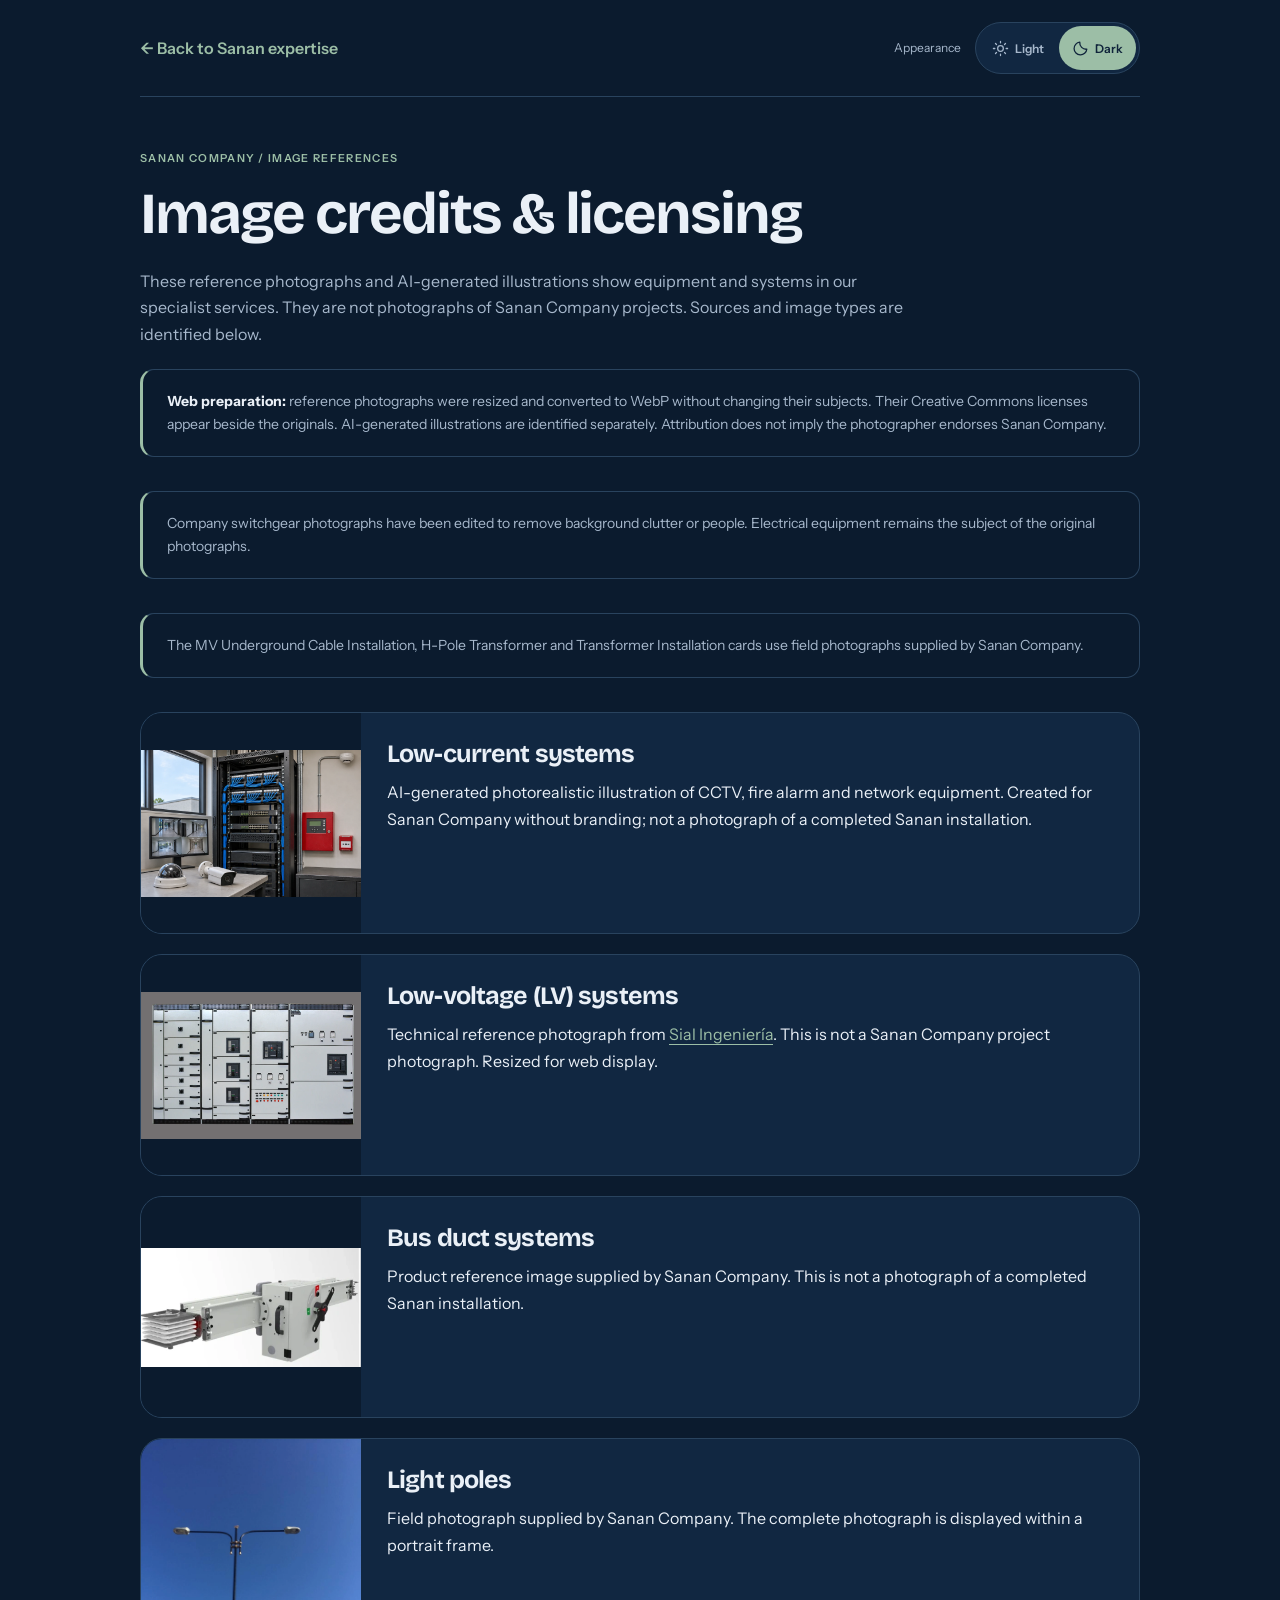
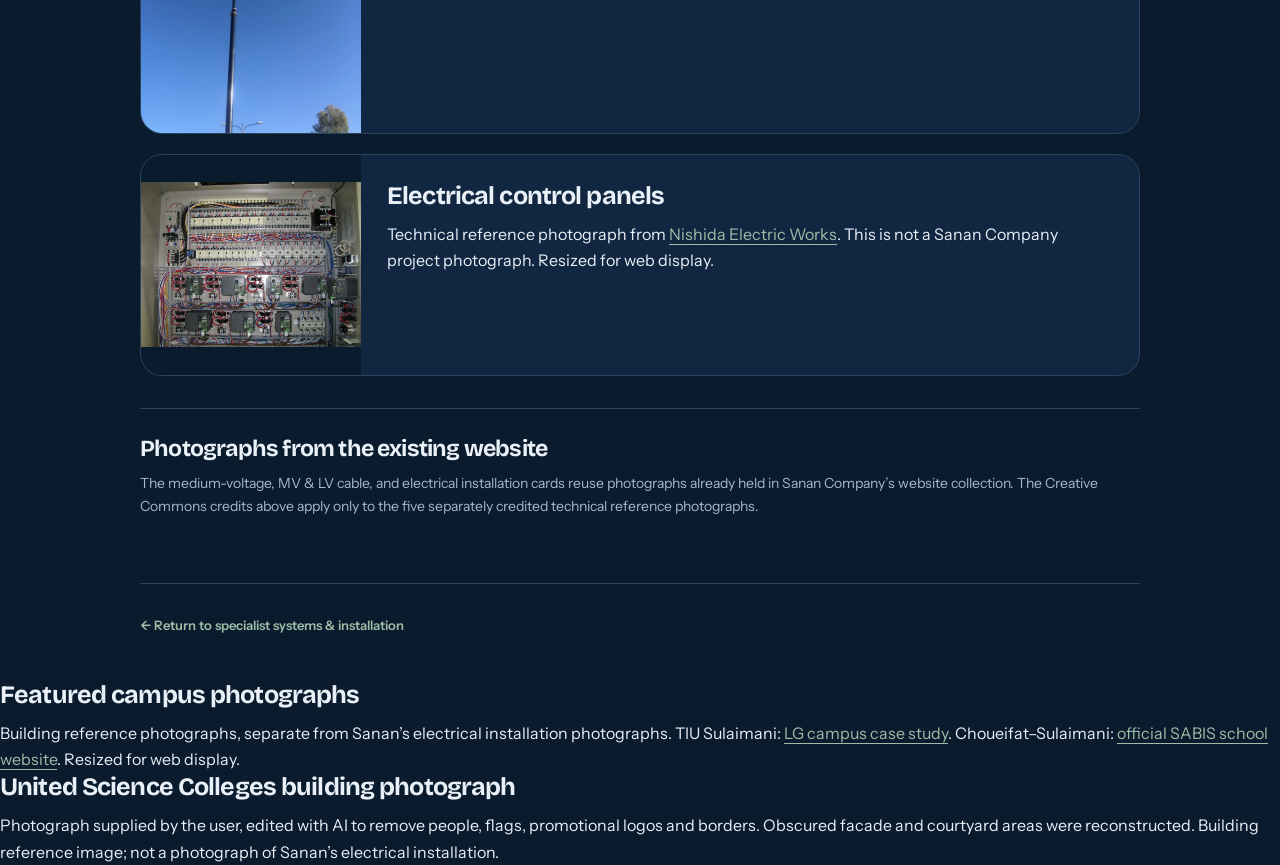
==== commit 3cbb5b17: "Add cleaned user-supplied United Science Colleges building photograph" ====
--- a/expertise-image-credits.html
+++ b/expertise-image-credits.html
@@ -102,5 +102,5 @@
     </section>
   </main>
   <footer class="page-shell"><a class="return-link" href="./#expertise-systems">← Return to specialist systems &amp; installation</a></footer>
-<section><h2>Featured campus photographs</h2><p>Building reference photographs, separate from Sanan’s electrical installation photographs. TIU Sulaimani: <a href="https://www.lg.com/global/business/insights/hvac/case-study/lg-multi-v-vrf-solution-enhances-campus-comfort-at-tishk-international-university/">LG campus case study</a>. Choueifat–Sulaimani: <a href="https://iscsuli.sabis.net/">official SABIS school website</a>. Resized for web display.</p></section></body>
+<section><h2>Featured campus photographs</h2><p>Building reference photographs, separate from Sanan’s electrical installation photographs. TIU Sulaimani: <a href="https://www.lg.com/global/business/insights/hvac/case-study/lg-multi-v-vrf-solution-enhances-campus-comfort-at-tishk-international-university/">LG campus case study</a>. Choueifat–Sulaimani: <a href="https://iscsuli.sabis.net/">official SABIS school website</a>. Resized for web display.</p></section><section><h2>United Science Colleges building photograph</h2><p>Photograph supplied by the user, edited with AI to remove people, flags, promotional logos and borders. Obscured facade and courtyard areas were reconstructed. Building reference image; not a photograph of Sanan’s electrical installation.</p></section></body>
 </html>
